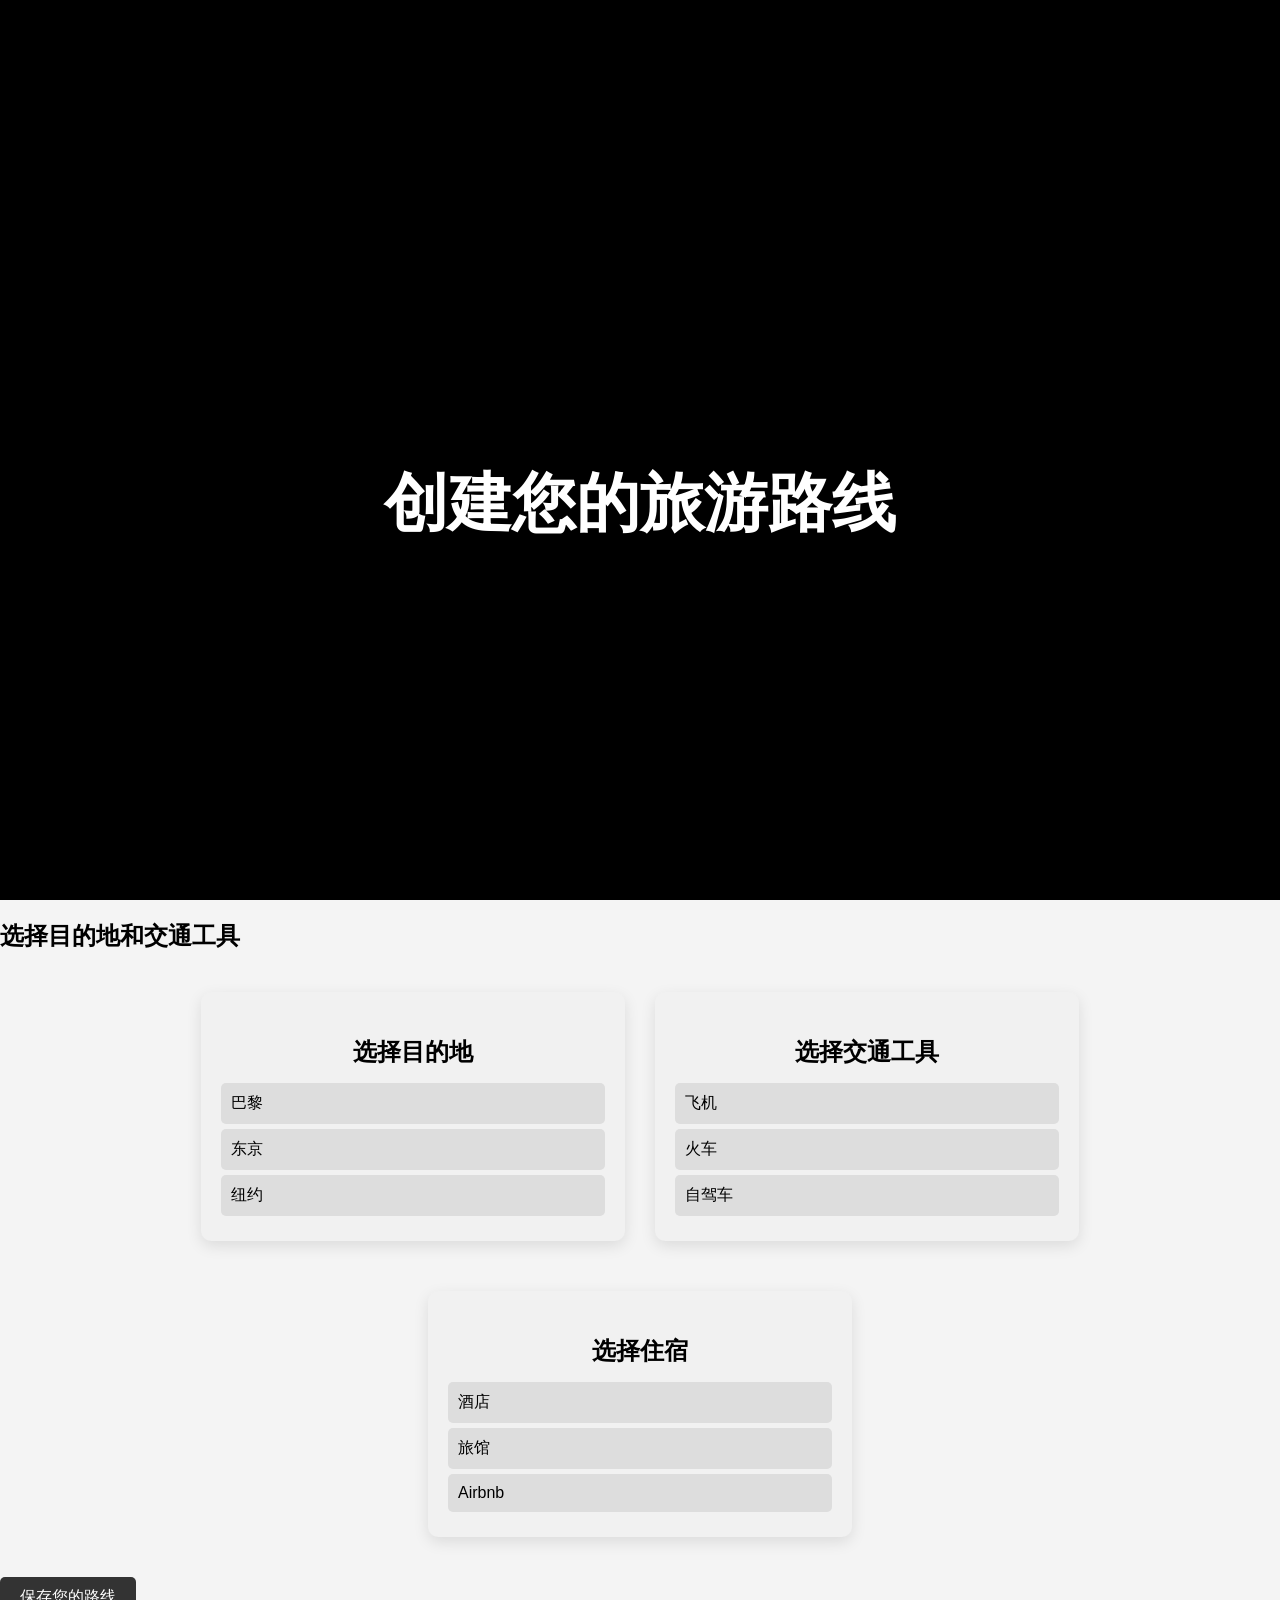
==== create-route.html @ ef6f1f87 "Create create-route.html" ====
<!-- create-route.html -->
<!DOCTYPE html>
<html lang="zh">
<head>
    <meta charset="UTF-8">
    <meta name="viewport" content="width=device-width, initial-scale=1.0">
    <title>创建旅游路线</title>
    <link rel="stylesheet" href="styles.css"> <!-- 引入你现有的样式文件 -->
</head>
<body>
    <section id="home" class="video-background">
        <video autoplay muted loop id="bg-video">
            <source src="your-video.mp4" type="video/mp4">
            Your browser does not support the video tag.
        </video>
        <h1>创建您的旅游路线</h1>
    </section>

    <section id="create-route">
        <h2>选择目的地和交通工具</h2>
        <!-- 你可以在这里添加创建旅游路线的内容 -->
        <div class="module-container">
            <div class="module" id="destination">
                <h3>选择目的地</h3>
                <div class="module-item" data-item="Paris">巴黎</div>
                <div class="module-item" data-item="Tokyo">东京</div>
                <div class="module-item" data-item="NewYork">纽约</div>
            </div>
            <div class="module" id="transportation">
                <h3>选择交通工具</h3>
                <div class="module-item" data-item="Flight">飞机</div>
                <div class="module-item" data-item="Train">火车</div>
                <div class="module-item" data-item="Car">自驾车</div>
            </div>
            <div class="module" id="accommodation">
                <h3>选择住宿</h3>
                <div class="module-item" data-item="Hotel">酒店</div>
                <div class="module-item" data-item="Hostel">旅馆</div>
                <div class="module-item" data-item="Airbnb">Airbnb</div>
            </div>
        </div>
        <button id="save-route">保存您的路线</button>
    </section>
</body>
</html>
---- styles.css ----
/* 基本布局 */
body {
    font-family: 'Roboto', sans-serif;
    margin: 0;
    padding: 0;
    background-color: #f4f4f4;
}

/* 背景视频部分 */
.video-background {
    position: relative;
    height: 100vh;
    overflow: hidden;
    background: #000;
}

#bg-video {
    position: absolute;
    top: 50%;
    left: 50%;
    transform: translate(-50%, -50%);
    min-width: 100%;
    min-height: 100%;
    z-index: -1;
}

/* 页面文字 */
h1 {
    position: absolute;
    top: 50%;
    left: 50%;
    transform: translate(-50%, -50%);
    color: white;
    font-size: 4rem;
    text-align: center;
    font-weight: bold;
}

/* 顶部导航栏 */
header {
    background-color: rgba(0, 0, 0, 0.7);
    padding: 20px 0;
    color: white;
    text-align: center;
    position: fixed;
    width: 100%;
    top: 0;
    z-index: 1000;
}

nav ul {
    list-style-type: none;
    margin: 0;
    padding: 0;
    display: flex;
    justify-content: center;
    gap: 30px;
}

nav ul li {
    position: relative;
}

nav ul li a {
    color: white;
    text-decoration: none;
    font-size: 18px;
    padding: 10px 20px;
    transition: all 0.3s ease;
    border-radius: 5px;
}

nav ul li a:hover {
    background-color: #f1f1f1;
    color: black;
}

/* 下拉菜单样式 */
.dropdown {
    position: relative;
}

.dropdown .dropbtn {
    color: white;
    background-color: #333;
    padding: 10px 20px;
    border: none;
    cursor: pointer;
    transition: background-color 0.3s ease;
}

/* 鼠标悬停时显示下拉菜单 */
.dropdown:hover .dropdown-content {
    display: block;
}

.dropdown-content {
    display: none;
    position: absolute;
    background-color: #f1f1f1;
    min-width: 160px;
    box-shadow: 0px 8px 16px rgba(0, 0, 0, 0.2);
    z-index: 1;
    border-radius: 5px;
    top: 100%;
    left: 0;
}

.dropdown-content a {
    color: black;
    padding: 12px 16px;
    text-decoration: none;
    display: block;
    transition: background-color 0.3s ease;
}

.dropdown-content a:hover {
    background-color: #ddd;
}

/* 创建旅游路线区域样式 */
.module-container {
    display: flex;
    gap: 30px;
    margin-top: 40px;
    flex-wrap: wrap;
    justify-content: center; /* 居中显示 */
}

.module {
    background-color: #f1f1f1;
    padding: 20px;
    border-radius: 10px;
    width: 30%;
    min-width: 250px;
    transition: transform 0.3s ease;
    box-shadow: 0px 5px 15px rgba(0, 0, 0, 0.1);
    margin-bottom: 20px; /* 增加间距 */
}

.module:hover {
    transform: translateY(-10px);
}

.module h3 {
    text-align: center;
    font-size: 1.5rem;
    margin-bottom: 15px;
}

.module-item {
    background-color: #ddd;
    padding: 10px;
    margin: 5px 0;
    cursor: pointer;
    border-radius: 5px;
    transition: background-color 0.3s ease;
}

.module-item:hover {
    background-color: #b7b7b7;
}

/* 创建旅游路线按钮 */
#save-route {
    margin-top: 20px;
    padding: 10px 20px;
    background-color: #333;
    color: white;
    border: none;
    cursor: pointer;
    font-size: 16px;
    border-radius: 5px;
}

#save-route:hover {
    background-color: #444;
}

/* 底部导航 */
#footer {
    background-color: #222;
    color: white;
    padding: 50px 0;
    text-align: center;
}

#footer ul {
    list-style-type: none;
    margin: 0;
    padding: 0;
    display: flex;
    justify-content: center;
    gap: 20px;
}

#footer ul li a {
    color: white;
    text-decoration: none;
    font-size: 16px;
}

#footer ul li a:hover {
    text-decoration: underline;
}

/* 小屏幕优化 */
@media (max-width: 768px) {
    .module-container {
        flex-direction: column;
        align-items: center;
    }

    nav ul {
        flex-direction: column;
    }
}
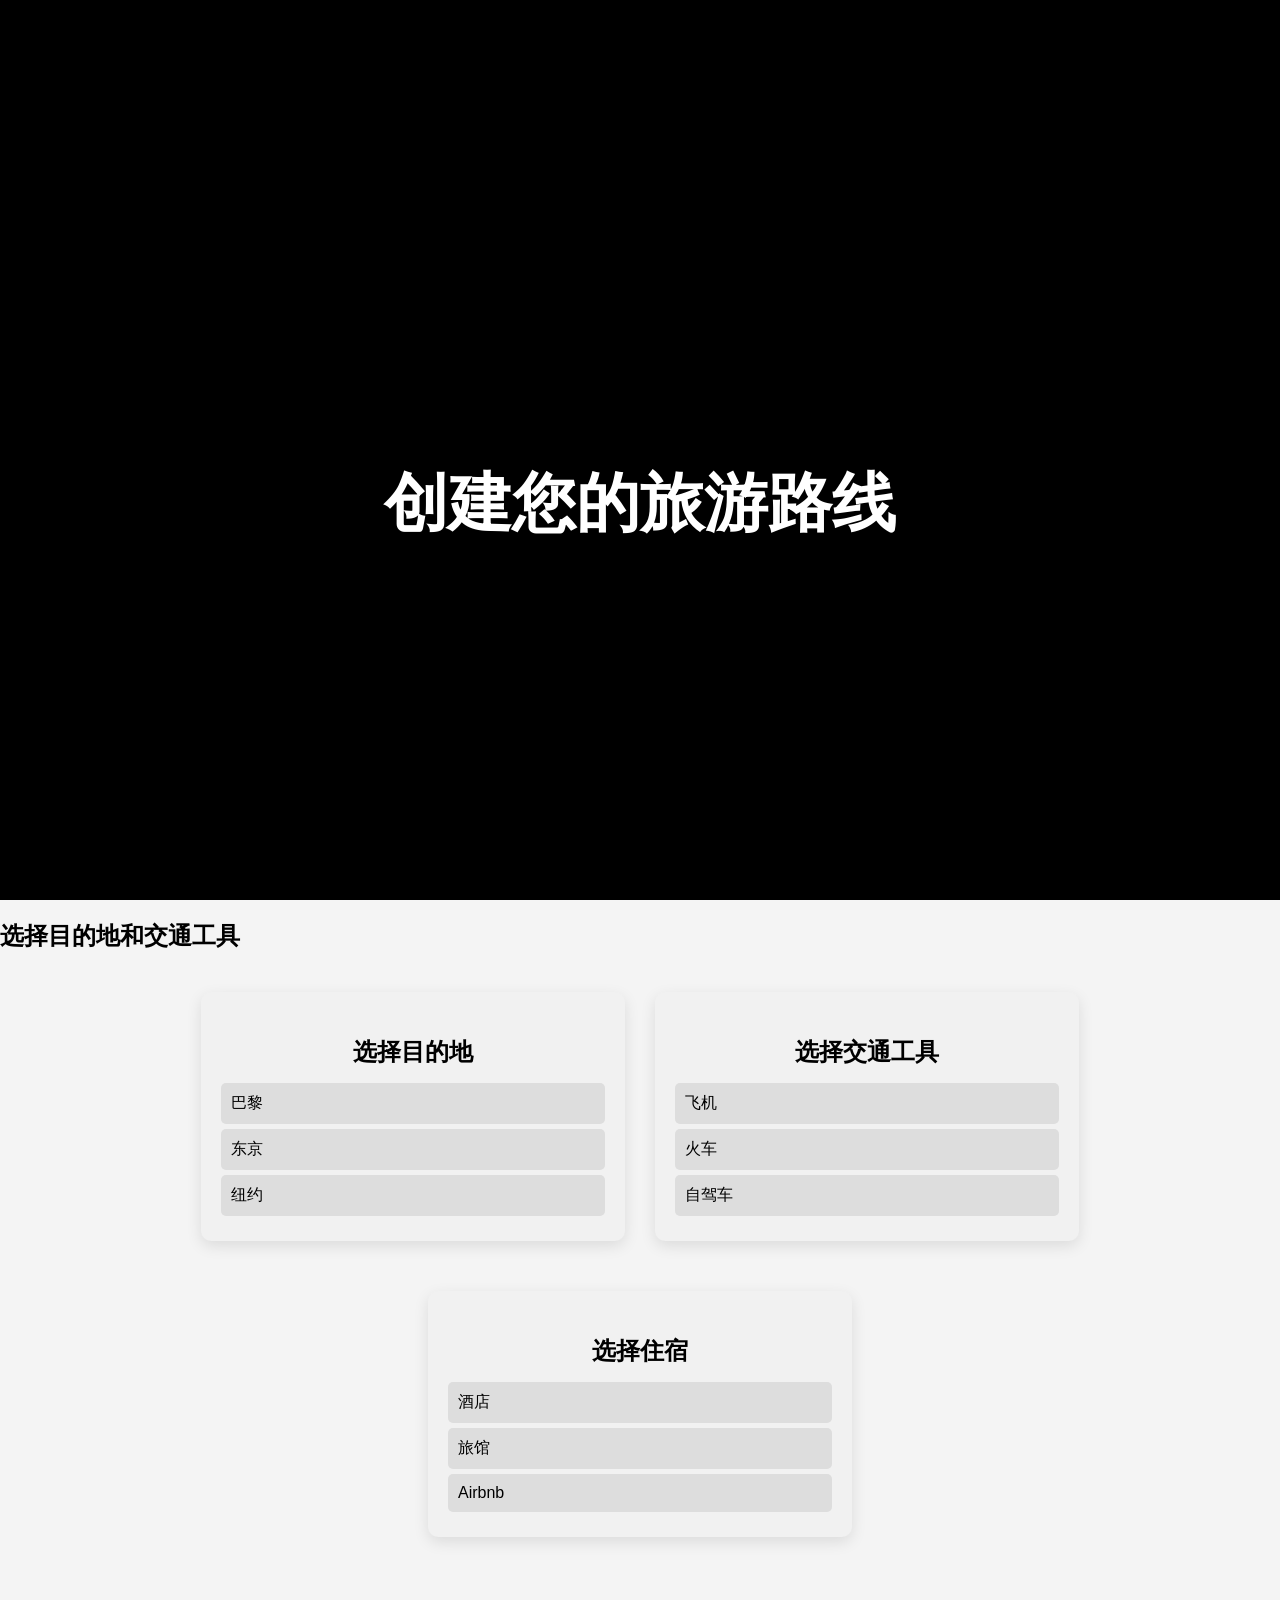
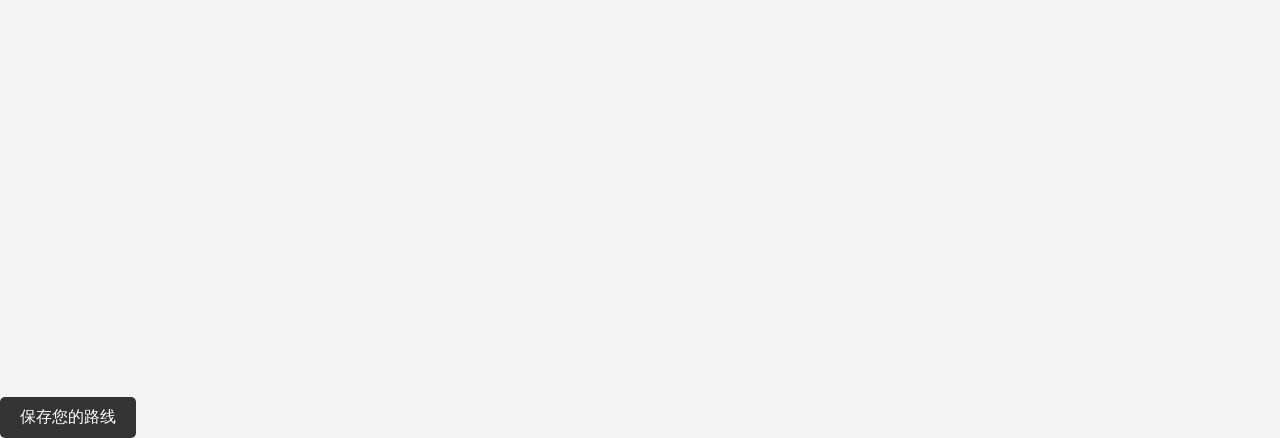
==== commit 2568ab03: "Update create-route.html" ====
--- a/create-route.html
+++ b/create-route.html
@@ -1,4 +1,3 @@
-<!-- create-route.html -->
 <!DOCTYPE html>
 <html lang="zh">
 <head>
@@ -18,7 +17,6 @@
 
     <section id="create-route">
         <h2>选择目的地和交通工具</h2>
-        <!-- 你可以在这里添加创建旅游路线的内容 -->
         <div class="module-container">
             <div class="module" id="destination">
                 <h3>选择目的地</h3>
@@ -39,7 +37,13 @@
                 <div class="module-item" data-item="Airbnb">Airbnb</div>
             </div>
         </div>
+        <!-- 添加地图容器 -->
+        <div id="map-container" style="width: 100%; height: 400px; margin-top: 20px;"></div>
         <button id="save-route">保存您的路线</button>
     </section>
+
+    <!-- 引入高德地图 API -->
+    <script src="https://webapi.amap.com/maps?v=2.0&key=917c96e443a6e9e2e06e61702489f"></script>
+    <script src="scripts.js"></script> <!-- 你的脚本文件 -->
 </body>
 </html>
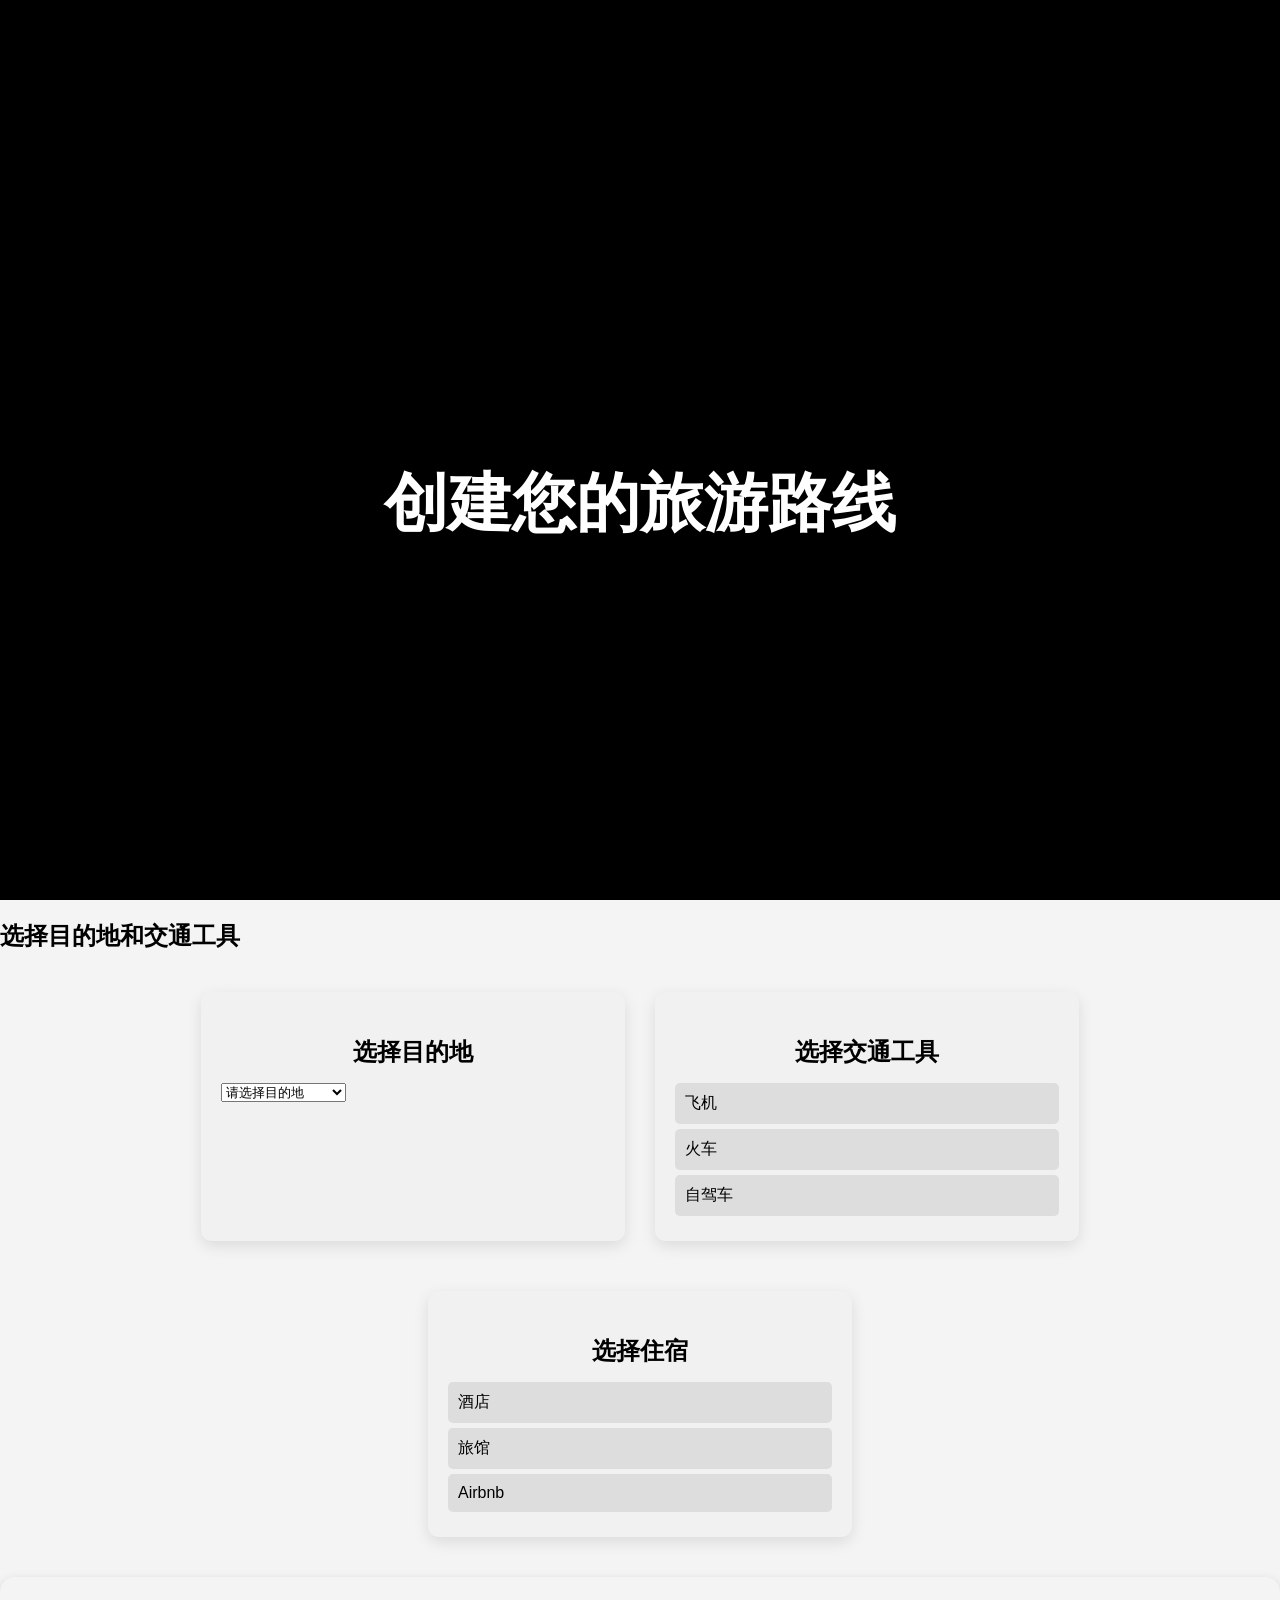
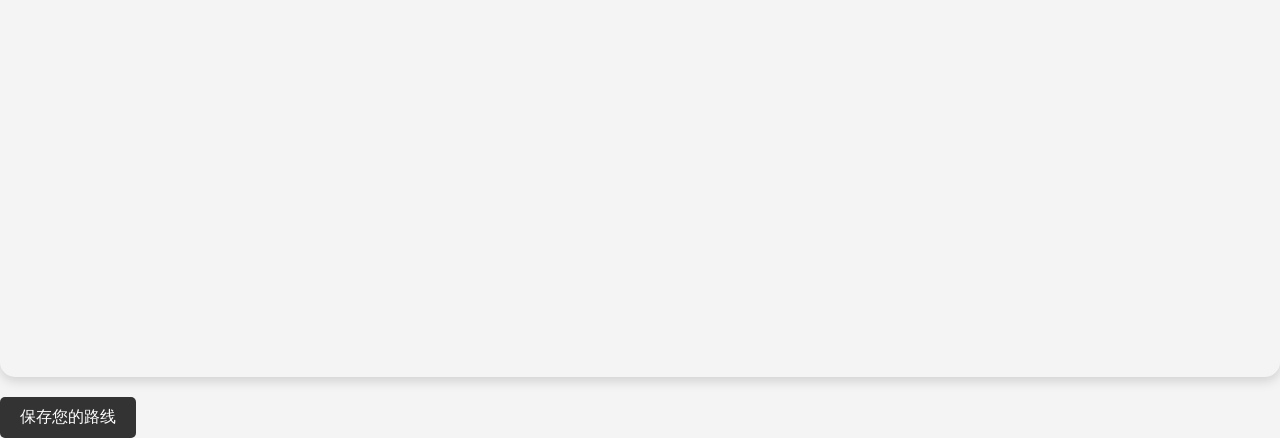
==== commit e3bdf969: "Update create-route.html" ====
--- a/create-route.html
+++ b/create-route.html
@@ -4,7 +4,7 @@
     <meta charset="UTF-8">
     <meta name="viewport" content="width=device-width, initial-scale=1.0">
     <title>创建旅游路线</title>
-    <link rel="stylesheet" href="styles.css"> <!-- 引入你现有的样式文件 -->
+    <link rel="stylesheet" href="styles.css">
 </head>
 <body>
     <section id="home" class="video-background">
@@ -20,9 +20,34 @@
         <div class="module-container">
             <div class="module" id="destination">
                 <h3>选择目的地</h3>
-                <div class="module-item" data-item="Paris">巴黎</div>
-                <div class="module-item" data-item="Tokyo">东京</div>
-                <div class="module-item" data-item="NewYork">纽约</div>
+                <select id="destination-select">
+                    <option value="">请选择目的地</option>
+                    <!-- 中国城市（按拼音排序） -->
+                    <option value="Beijing">[中国] 北京</option>
+                    <option value="Changsha">[中国] 长沙</option>
+                    <option value="Chengdu">[中国] 成都</option>
+                    <option value="Chongqing">[中国] 重庆</option>
+                    <option value="Fuzhou">[中国] 福州</option>
+                    <option value="Guangzhou">[中国] 广州</option>
+                    <option value="Hangzhou">[中国] 杭州</option>
+                    <option value="Jinan">[中国] 济南</option>
+                    <option value="Kunming">[中国] 昆明</option>
+                    <option value="Nanjing">[中国] 南京</option>
+                    <option value="Shanghai">[中国] 上海</option>
+                    <option value="Shenzhen">[中国] 深圳</option>
+                    <option value="Tianjin">[中国] 天津</option>
+                    <option value="Wuhan">[中国] 武汉</option>
+                    <option value="Xi’an">[中国] 西安</option>
+                    <!-- 国外城市（按英文排序） -->
+                    <option value="CapeTown">[国外] 开普敦</option>
+                    <option value="Dubai">[国外] 迪拜</option>
+                    <option value="London">[国外] 伦敦</option>
+                    <option value="NewYork">[国外] 纽约</option>
+                    <option value="Paris">[国外] 巴黎</option>
+                    <option value="Rio">[国外] 里约热内卢</option>
+                    <option value="Sydney">[国外] 悉尼</option>
+                    <option value="Tokyo">[国外] 东京</option>
+                </select>
             </div>
             <div class="module" id="transportation">
                 <h3>选择交通工具</h3>
@@ -37,13 +62,12 @@
                 <div class="module-item" data-item="Airbnb">Airbnb</div>
             </div>
         </div>
-        <!-- 添加地图容器 -->
         <div id="map-container" style="width: 100%; height: 400px; margin-top: 20px;"></div>
         <button id="save-route">保存您的路线</button>
     </section>
 
     <!-- 引入高德地图 API -->
-    <script src="https://webapi.amap.com/maps?v=2.0&key=917c96e443a6e9e2e06e61702489f"></script>
+    <script src="https://webapi.amap.com/maps?v=2.0&key=9f7c96f436ae9e82ee206e617f02498f"></script>
     <script src="scripts.js"></script> <!-- 你的脚本文件 -->
 </body>
 </html>
--- a/styles.css
+++ b/styles.css
@@ -215,4 +215,20 @@
         flex-direction: column;
     }
 }
-
+/* 地图容器优化 */
+#map-container {
+    border-radius: 15px;
+    box-shadow: 0 4px 12px rgba(0, 0, 0, 0.15);
+    overflow: hidden;
+}
+
+/* 高德地图控件样式覆盖 */
+.amap-controls {
+    right: 15px !important;
+    bottom: 15px !important;
+}
+
+.amap-scalecontrol {
+    left: 15px !important;
+    bottom: 15px !important;
+}
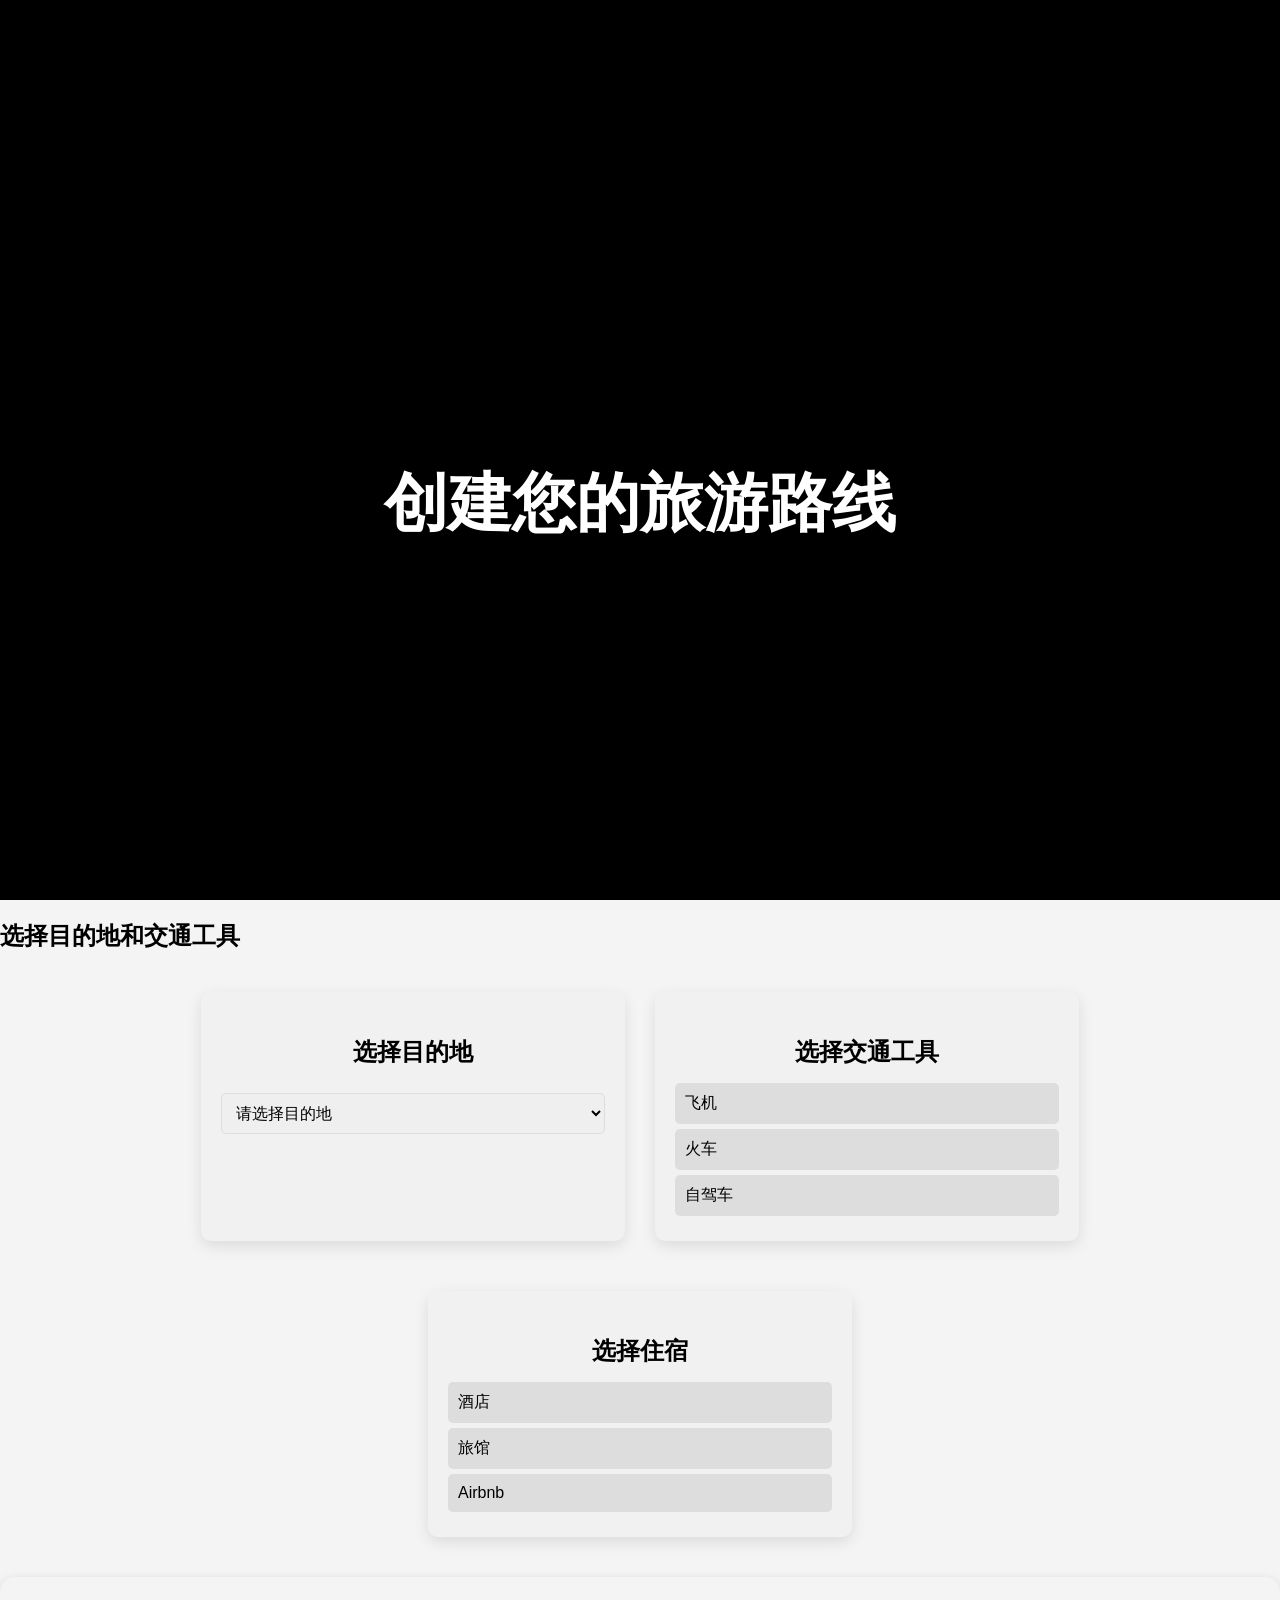
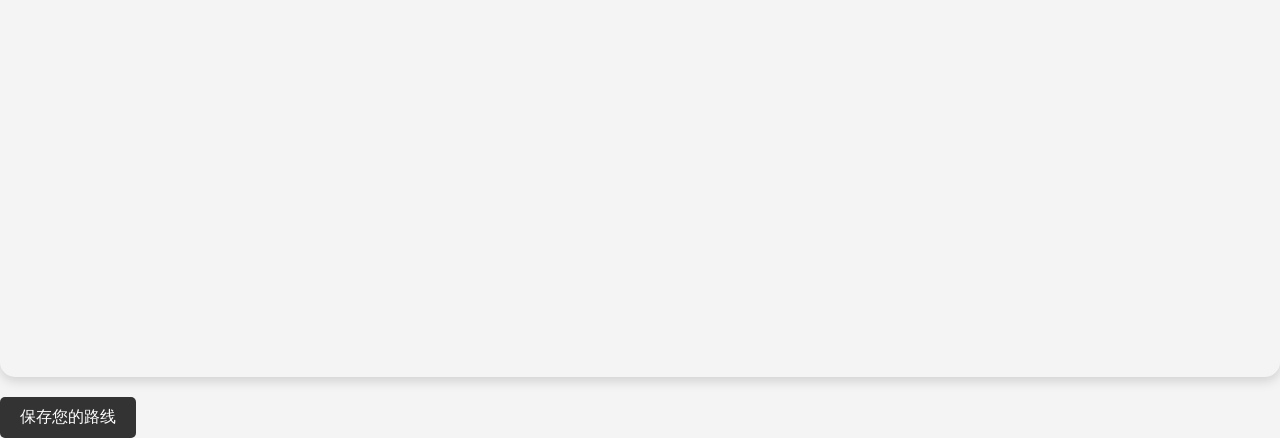
==== commit 0184f01d: "Update create-route.html" ====
--- a/create-route.html
+++ b/create-route.html
@@ -68,6 +68,6 @@
 
     <!-- 引入高德地图 API -->
     <script src="https://webapi.amap.com/maps?v=2.0&key=9f7c96f436ae9e82ee206e617f02498f"></script>
-    <script src="scripts.js"></script> <!-- 你的脚本文件 -->
+    <script src="-restaurant-ordering-/scripts.js"></script>
 </body>
 </html>
--- a/styles.css
+++ b/styles.css
@@ -148,6 +148,17 @@
     margin-bottom: 15px;
 }
 
+/* 下拉菜单样式 */
+#destination select {
+    width: 100%;
+    padding: 10px;
+    font-size: 16px;
+    border-radius: 5px;
+    border: 1px solid #ddd;
+    margin-top: 10px;
+}
+
+/* 模块项样式 */
 .module-item {
     background-color: #ddd;
     padding: 10px;
@@ -157,12 +168,17 @@
     transition: background-color 0.3s ease;
 }
 
+.module-item.selected {
+    background-color: #4CAF50; /* 高亮选中的项 */
+    color: white;
+}
+
 .module-item:hover {
     background-color: #b7b7b7;
 }
 
 /* 创建旅游路线按钮 */
-#save-route {
+#save-route, #clear-markers {
     margin-top: 20px;
     padding: 10px 20px;
     background-color: #333;
@@ -173,7 +189,7 @@
     border-radius: 5px;
 }
 
-#save-route:hover {
+#save-route:hover, #clear-markers:hover {
     background-color: #444;
 }
 
@@ -215,6 +231,7 @@
         flex-direction: column;
     }
 }
+
 /* 地图容器优化 */
 #map-container {
     border-radius: 15px;
